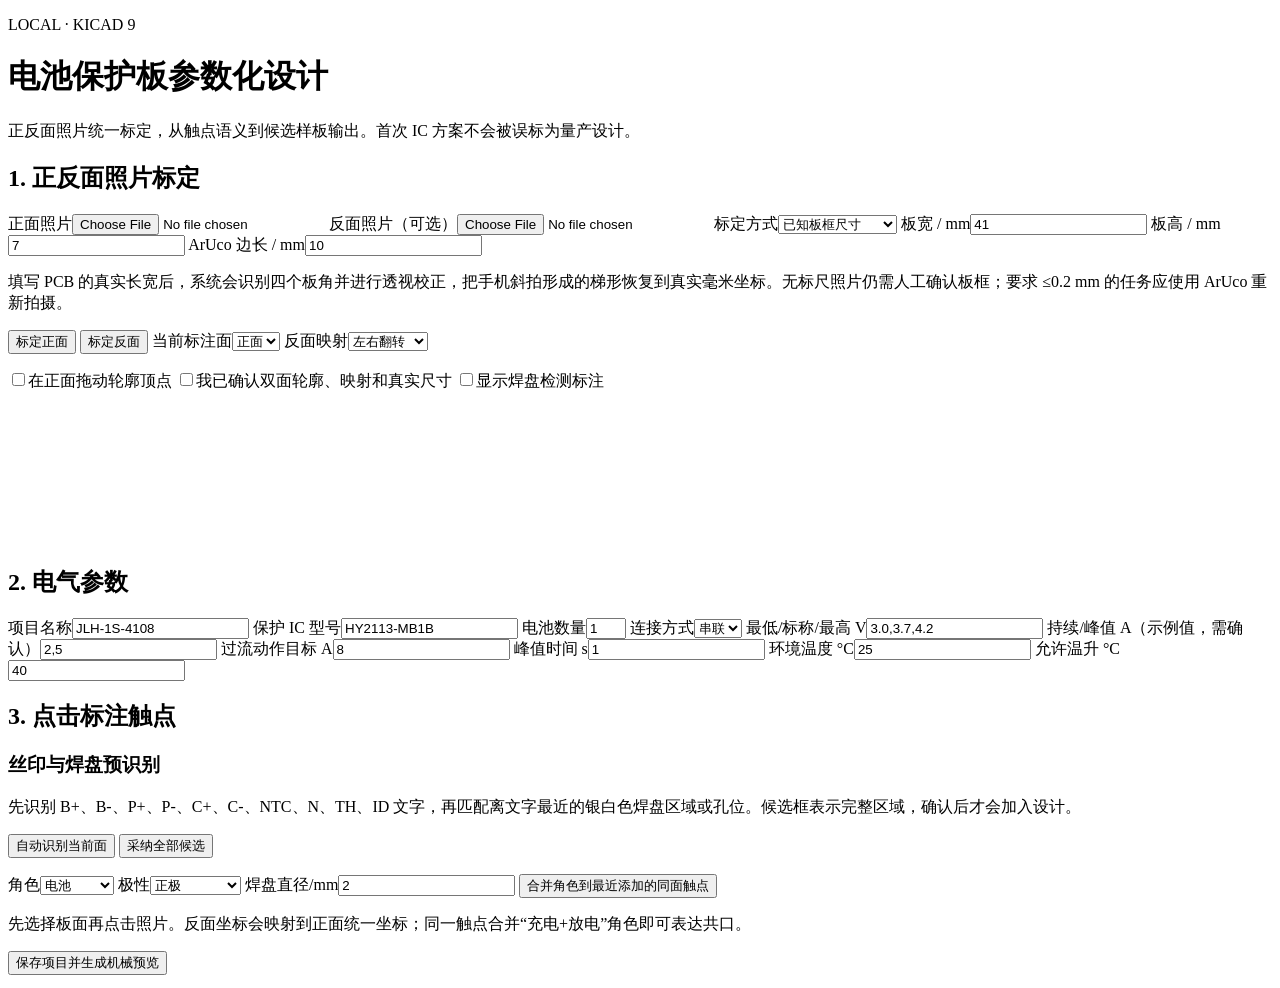
==== web/index.html @ eb0dd881 "焊盘检测重构: 低饱和度+自适应对比度+形状过滤+对称配对+反文字过滤" ====
<!doctype html>
<html lang="zh-CN">
<head>
  <meta charset="utf-8">
  <meta name="viewport" content="width=device-width,initial-scale=1">
  <title>电池保护板参数化设计</title>
  <link rel="stylesheet" href="/static/styles.css?v=region-2">
</head>
<body>
  <main>
    <header>
      <p class="eyebrow">LOCAL · KICAD 9</p>
      <h1>电池保护板参数化设计</h1>
      <p>正反面照片统一标定，从触点语义到候选样板输出。首次 IC 方案不会被误标为量产设计。</p>
    </header>
    <section class="panel">
      <h2>1. 正反面照片标定</h2>
      <div class="grid three">
        <label>正面照片<input id="frontPhoto" type="file" accept="image/*"></label>
        <label>反面照片（可选）<input id="backPhoto" type="file" accept="image/*"></label>
        <label>标定方式<select id="calibrationMode"><option value="known_size">已知板框尺寸</option><option value="aruco">四个 ArUco 标记</option></select></label>
        <label>板宽 / mm<input id="boardWidth" type="number" value="41" min="2" step="0.1"></label>
        <label>板高 / mm<input id="boardHeight" type="number" value="7" min="2" step="0.1"></label>
        <label>ArUco 边长 / mm<input id="markerSize" type="number" value="10" min="2" step="0.1"></label>
      </div>
      <p class="status">填写 PCB 的真实长宽后，系统会识别四个板角并进行透视校正，把手机斜拍形成的梯形恢复到真实毫米坐标。无标尺照片仍需人工确认板框；要求 ≤0.2 mm 的任务应使用 ArUco 重新拍摄。</p>
      <div class="toolbar">
        <button id="calibrateFront">标定正面</button>
        <button id="calibrateBack" class="secondary">标定反面</button>
        <label>当前标注面<select id="activeSide"><option value="front">正面</option><option value="back">反面</option></select></label>
        <label>反面映射<select id="backTransform"><option value="mirror_x">左右翻转</option><option value="mirror_y">上下翻转</option><option value="rotate_180">旋转 180°</option><option value="none">不翻转</option></select></label>
      </div>
      <p id="calibrationStatus" class="status"></p>
      <div class="toolbar">
        <label><input id="editOutline" type="checkbox">在正面拖动轮廓顶点</label>
        <label><input id="outlineConfirmed" type="checkbox">我已确认双面轮廓、映射和真实尺寸</label>
        <label><input id="showAnnotation" type="checkbox">显示焊盘检测标注</label>
      </div>
      <div class="canvas-wrap"><canvas id="boardCanvas"></canvas></div>
    </section>
    <section class="panel">
      <h2>2. 电气参数</h2>
      <div class="grid three">
        <label>项目名称<input id="name" value="JLH-1S-4108"></label>
        <label>保护 IC 型号<input id="ic" value="HY2113-MB1B" placeholder="完整料号或简称"></label>
        <label>电池数量<input id="count" type="number" min="1" max="5" value="1"></label>
        <label>连接方式<select id="connection"><option value="series">串联</option><option value="parallel">并联</option></select></label>
        <label>最低/标称/最高 V<input id="voltage" value="3.0,3.7,4.2"></label>
        <label>持续/峰值 A（示例值，需确认）<input id="current" value="2,5"></label>
        <label>过流动作目标 A<input id="overcurrentTrip" type="number" value="8" step="0.1"></label>
        <label>峰值时间 s<input id="peakDuration" type="number" value="1"></label>
        <label>环境温度 °C<input id="ambient" type="number" value="25"></label>
        <label>允许温升 °C<input id="tempRise" type="number" value="40"></label>
      </div>
    </section>
    <section class="panel">
      <h2>3. 点击标注触点</h2>
      <div class="auto-detect">
        <div>
          <h3>丝印与焊盘预识别</h3>
          <p>先识别 B+、B-、P+、P-、C+、C-、NTC、N、TH、ID 文字，再匹配离文字最近的银白色焊盘区域或孔位。候选框表示完整区域，确认后才会加入设计。</p>
        </div>
        <div class="toolbar">
          <button id="detectTerminals" class="secondary">自动识别当前面</button>
          <button id="acceptAllCandidates" class="secondary">采纳全部候选</button>
        </div>
      </div>
      <ul id="candidateList" class="candidate-list"></ul>
      <div class="toolbar">
        <label>角色<select id="role"><option value="battery">电池</option><option value="charge">充电</option><option value="discharge">放电</option><option value="temperature">温度 TH</option><option value="identification">识别 ID</option><option value="auxiliary">其他辅助</option></select></label>
        <label>极性<select id="polarity"><option value="positive">正极</option><option value="negative">负极</option><option value="">无极性/信号</option></select></label>
        <label>焊盘直径/mm<input id="padSize" type="number" value="2" step="0.1"></label>
        <button id="mergeRole" class="secondary">合并角色到最近添加的同面触点</button>
      </div>
      <p>先选择板面再点击照片。反面坐标会映射到正面统一坐标；同一触点合并“充电+放电”角色即可表达共口。</p>
      <ol id="terminalList"></ol>
      <button id="create">保存项目并生成机械预览</button>
      <pre id="result"></pre>
    </section>
  </main>
  <script src="/static/app.js?v=region-2"></script>
</body>
</html>
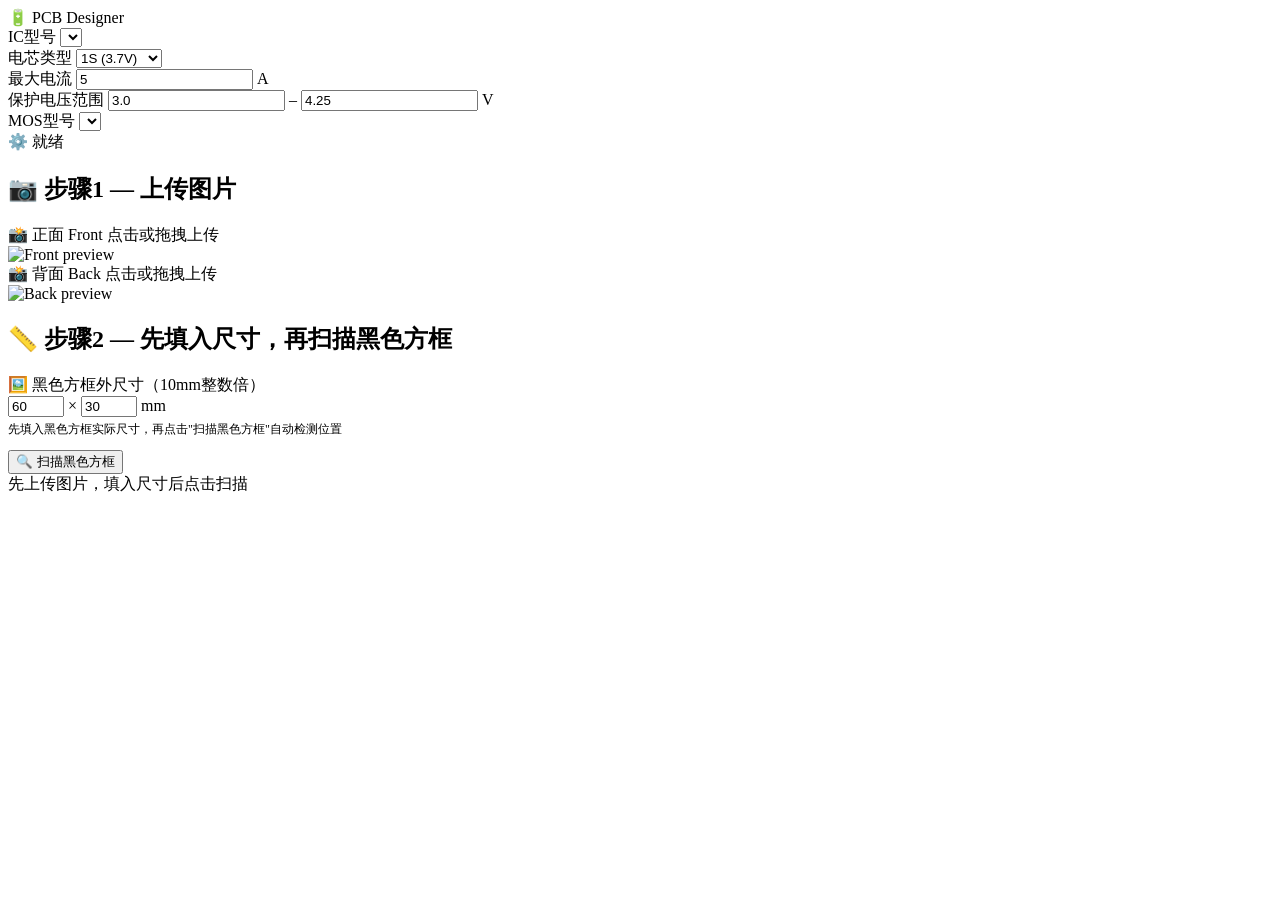
==== commit db6f1edc: "refactor: replace shadow removal with verified HSV PCB extraction pipeline - Replace complex LAB sha" ====
--- a/web/index.html
+++ b/web/index.html
@@ -1,83 +1,217 @@
-<!doctype html>
+<!DOCTYPE html>
 <html lang="zh-CN">
 <head>
-  <meta charset="utf-8">
-  <meta name="viewport" content="width=device-width,initial-scale=1">
-  <title>电池保护板参数化设计</title>
-  <link rel="stylesheet" href="/static/styles.css?v=region-2">
+<meta charset="UTF-8">
+<meta name="viewport" content="width=device-width, initial-scale=1.0">
+<title>Battery Protection Board Designer</title>
+<link rel="stylesheet" href="/static/styles.css">
 </head>
 <body>
-  <main>
-    <header>
-      <p class="eyebrow">LOCAL · KICAD 9</p>
-      <h1>电池保护板参数化设计</h1>
-      <p>正反面照片统一标定，从触点语义到候选样板输出。首次 IC 方案不会被误标为量产设计。</p>
-    </header>
-    <section class="panel">
-      <h2>1. 正反面照片标定</h2>
-      <div class="grid three">
-        <label>正面照片<input id="frontPhoto" type="file" accept="image/*"></label>
-        <label>反面照片（可选）<input id="backPhoto" type="file" accept="image/*"></label>
-        <label>标定方式<select id="calibrationMode"><option value="known_size">已知板框尺寸</option><option value="aruco">四个 ArUco 标记</option></select></label>
-        <label>板宽 / mm<input id="boardWidth" type="number" value="41" min="2" step="0.1"></label>
-        <label>板高 / mm<input id="boardHeight" type="number" value="7" min="2" step="0.1"></label>
-        <label>ArUco 边长 / mm<input id="markerSize" type="number" value="10" min="2" step="0.1"></label>
-      </div>
-      <p class="status">填写 PCB 的真实长宽后，系统会识别四个板角并进行透视校正，把手机斜拍形成的梯形恢复到真实毫米坐标。无标尺照片仍需人工确认板框；要求 ≤0.2 mm 的任务应使用 ArUco 重新拍摄。</p>
-      <div class="toolbar">
-        <button id="calibrateFront">标定正面</button>
-        <button id="calibrateBack" class="secondary">标定反面</button>
-        <label>当前标注面<select id="activeSide"><option value="front">正面</option><option value="back">反面</option></select></label>
-        <label>反面映射<select id="backTransform"><option value="mirror_x">左右翻转</option><option value="mirror_y">上下翻转</option><option value="rotate_180">旋转 180°</option><option value="none">不翻转</option></select></label>
-      </div>
-      <p id="calibrationStatus" class="status"></p>
-      <div class="toolbar">
-        <label><input id="editOutline" type="checkbox">在正面拖动轮廓顶点</label>
-        <label><input id="outlineConfirmed" type="checkbox">我已确认双面轮廓、映射和真实尺寸</label>
-        <label><input id="showAnnotation" type="checkbox">显示焊盘检测标注</label>
-      </div>
-      <div class="canvas-wrap"><canvas id="boardCanvas"></canvas></div>
-    </section>
-    <section class="panel">
-      <h2>2. 电气参数</h2>
-      <div class="grid three">
-        <label>项目名称<input id="name" value="JLH-1S-4108"></label>
-        <label>保护 IC 型号<input id="ic" value="HY2113-MB1B" placeholder="完整料号或简称"></label>
-        <label>电池数量<input id="count" type="number" min="1" max="5" value="1"></label>
-        <label>连接方式<select id="connection"><option value="series">串联</option><option value="parallel">并联</option></select></label>
-        <label>最低/标称/最高 V<input id="voltage" value="3.0,3.7,4.2"></label>
-        <label>持续/峰值 A（示例值，需确认）<input id="current" value="2,5"></label>
-        <label>过流动作目标 A<input id="overcurrentTrip" type="number" value="8" step="0.1"></label>
-        <label>峰值时间 s<input id="peakDuration" type="number" value="1"></label>
-        <label>环境温度 °C<input id="ambient" type="number" value="25"></label>
-        <label>允许温升 °C<input id="tempRise" type="number" value="40"></label>
-      </div>
-    </section>
-    <section class="panel">
-      <h2>3. 点击标注触点</h2>
-      <div class="auto-detect">
-        <div>
-          <h3>丝印与焊盘预识别</h3>
-          <p>先识别 B+、B-、P+、P-、C+、C-、NTC、N、TH、ID 文字，再匹配离文字最近的银白色焊盘区域或孔位。候选框表示完整区域，确认后才会加入设计。</p>
-        </div>
-        <div class="toolbar">
-          <button id="detectTerminals" class="secondary">自动识别当前面</button>
-          <button id="acceptAllCandidates" class="secondary">采纳全部候选</button>
-        </div>
-      </div>
-      <ul id="candidateList" class="candidate-list"></ul>
-      <div class="toolbar">
-        <label>角色<select id="role"><option value="battery">电池</option><option value="charge">充电</option><option value="discharge">放电</option><option value="temperature">温度 TH</option><option value="identification">识别 ID</option><option value="auxiliary">其他辅助</option></select></label>
-        <label>极性<select id="polarity"><option value="positive">正极</option><option value="negative">负极</option><option value="">无极性/信号</option></select></label>
-        <label>焊盘直径/mm<input id="padSize" type="number" value="2" step="0.1"></label>
-        <button id="mergeRole" class="secondary">合并角色到最近添加的同面触点</button>
-      </div>
-      <p>先选择板面再点击照片。反面坐标会映射到正面统一坐标；同一触点合并“充电+放电”角色即可表达共口。</p>
-      <ol id="terminalList"></ol>
-      <button id="create">保存项目并生成机械预览</button>
-      <pre id="result"></pre>
-    </section>
-  </main>
-  <script src="/static/app.js?v=region-2"></script>
+
+<!-- ═══ Top Bar: Electrical Parameters ═══ -->
+<header id="top-bar">
+  <span class="logo">🔋 PCB Designer</span>
+  <div class="param-group">
+    <label>IC型号</label>
+    <select id="param-ic"></select>
+  </div>
+  <div class="param-group">
+    <label>电芯类型</label>
+    <select id="param-cell">
+      <option value="1S">1S (3.7V)</option>
+      <option value="2S">2S (7.4V)</option>
+      <option value="3S">3S (11.1V)</option>
+    </select>
+  </div>
+  <div class="param-group">
+    <label>最大电流</label>
+    <input type="number" id="param-current" value="5" min="0.1" step="0.1"> A
+  </div>
+  <div class="param-group">
+    <label>保护电压范围</label>
+    <input type="number" id="param-vmin" value="3.0" min="2.0" step="0.1"> –
+    <input type="number" id="param-vmax" value="4.25" min="3.0" step="0.1"> V
+  </div>
+  <div class="param-group">
+    <label>MOS型号</label>
+    <select id="param-mos"></select>
+  </div>
+  <span class="param-status" id="param-status">⚙️ 就绪</span>
+</header>
+
+<!-- ═══ Main Layout ═══ -->
+<main id="workspace">
+  <!-- Simulation Status Bar -->
+  <section class="step-card" id="step-sim" hidden>
+    <div class="sim-status" id="sim-status">
+      <span class="sim-icon" id="sim-icon">⏳</span>
+      <span class="sim-text" id="sim-text">正在模拟流程...</span>
+      <div class="sim-details" id="sim-details"></div>
+    </div>
+  </section>
+
+  <!-- Step 1: Upload Images -->
+  <section class="step-card" id="step-upload">
+    <h2>📷 步骤1 — 上传图片</h2>
+    <div class="upload-row">
+      <div class="upload-zone" id="zone-front">
+        <input type="file" id="file-front" accept="image/jpeg,image/png" hidden>
+        <div class="zone-inner" id="zone-inner-front">
+          <span class="zone-icon">📸</span>
+          <span class="zone-label">正面 Front</span>
+          <span class="zone-hint">点击或拖拽上传</span>
+        </div>
+        <img class="zone-preview" id="preview-front" alt="Front preview">
+        <button class="btn btn-sm rectify-toggle" id="btn-rectify-front" hidden title="预览矫正图片">🔄 矫正预览</button>
+        <span class="rectify-badge" id="badge-rectify-front" hidden>已矫正</span>
+      </div>
+      <div class="upload-zone" id="zone-back">
+        <input type="file" id="file-back" accept="image/jpeg,image/png" hidden>
+        <div class="zone-inner" id="zone-inner-back">
+          <span class="zone-icon">📸</span>
+          <span class="zone-label">背面 Back</span>
+          <span class="zone-hint">点击或拖拽上传</span>
+        </div>
+        <img class="zone-preview" id="preview-back" alt="Back preview">
+        <button class="btn btn-sm rectify-toggle" id="btn-rectify-back" hidden title="预览矫正图片">🔄 矫正预览</button>
+        <span class="rectify-badge" id="badge-rectify-back" hidden>已矫正</span>
+      </div>
+    </div>
+  </section>
+
+  <!-- Step 2: Black Frame Setup -->
+  <section class="step-card" id="step-frame">
+    <h2>📏 步骤2 — 先填入尺寸，再扫描黑色方框</h2>
+
+    <!-- Black Frame mode controls -->
+    <div class="cal-panel" id="panel-black-frame">
+      <div class="frame-controls">
+        <div class="frame-size">
+          <label>🖼️ 黑色方框外尺寸（10mm整数倍）</label>
+          <div class="size-input-group">
+            <input type="number" id="frame-w" value="60" min="10" max="200" step="10" class="size-input">
+            <span class="size-sep">×</span>
+            <input type="number" id="frame-h" value="30" min="10" max="200" step="10" class="size-input">
+            <span class="size-unit">mm</span>
+          </div>
+          <p class="muted" style="margin-top:4px;font-size:12px">先填入黑色方框实际尺寸，再点击"扫描黑色方框"自动检测位置</p>
+        </div>
+        <div class="frame-actions">
+          <button class="btn btn-outline" id="btn-scan-frame">🔍 扫描黑色方框</button>
+          <div class="frame-info" id="frame-info">
+            <span class="muted">先上传图片，填入尺寸后点击扫描</span>
+          </div>
+        </div>
+      </div>
+      <!-- Frame Comparison Results -->
+      <div class="frame-compare" id="frame-compare" hidden>
+        <h4>📐 方框检测对比</h4>
+        <div class="compare-grid">
+          <div class="compare-item">
+            <span class="compare-label">期望尺寸</span>
+            <span class="compare-value" id="cmp-expected">—</span>
+          </div>
+          <div class="compare-item">
+            <span class="compare-label">检测尺寸</span>
+            <span class="compare-value" id="cmp-detected">—</span>
+          </div>
+          <div class="compare-item">
+            <span class="compare-label">宽高比误差</span>
+            <span class="compare-value" id="cmp-aspect-error">—</span>
+          </div>
+          <div class="compare-item">
+            <span class="compare-label">结果</span>
+            <span class="compare-value" id="cmp-status">—</span>
+          </div>
+        </div>
+      </div>
+    </div>
+  </section>
+
+  <!-- Step 3 & 4: Calibrate + Detect per side -->
+  <section class="step-card" id="step-detect" hidden>
+    <h2>🔬 步骤3 — 标定 & 识别（扫描成功后可操作）</h2>
+    <div class="detect-grid">
+      <!-- Front Column -->
+      <div class="detect-col" data-side="front">
+        <h3>🔵 正面 Front</h3>
+        <div class="detect-actions">
+          <button class="btn btn-primary" id="btn-calibrate-front" disabled>🎯 标定正面</button>
+          <span class="action-hint">透视矫正</span>
+        </div>
+        <div class="canvas-wrap" id="canvas-wrap-front">
+          <canvas id="canvas-front"></canvas>
+          <div class="canvas-overlay" id="overlay-front">
+            <span>等待标定...</span>
+          </div>
+        </div>
+        <div class="detect-stats" id="stats-front"></div>
+        <div class="detect-actions step-actions">
+          <button class="btn btn-outline" id="btn-extract-pcb-front" disabled>✂️ 识别轮廓</button>
+          <span class="action-hint">去白底→去阴影→识别凹槽</span>
+        </div>
+        <div class="step-result" id="extract-result-front" hidden></div>
+        <div class="detect-actions step-actions">
+          <button class="btn btn-outline" id="btn-detect-holes-front" disabled>⭕ 识别孔槽</button>
+          <span class="action-hint">PCB内白色区域</span>
+        </div>
+        <div class="step-result" id="holes-result-front" hidden></div>
+        <div class="detect-actions pad-actions">
+          <button class="btn btn-accent" id="btn-pads-front" disabled>📌 识别焊盘</button>
+          <span class="action-hint">VLM自动标注</span>
+        </div>
+      </div>
+      <!-- Back Column -->
+      <div class="detect-col" data-side="back">
+        <h3>🔴 背面 Back</h3>
+        <div class="detect-actions">
+          <button class="btn btn-primary" id="btn-calibrate-back" disabled>🎯 标定背面</button>
+          <span class="action-hint">透视矫正</span>
+        </div>
+        <div class="canvas-wrap" id="canvas-wrap-back">
+          <canvas id="canvas-back"></canvas>
+          <div class="canvas-overlay" id="overlay-back">
+            <span>等待标定...</span>
+          </div>
+        </div>
+        <div class="detect-stats" id="stats-back"></div>
+        <div class="detect-actions step-actions">
+          <button class="btn btn-outline" id="btn-extract-pcb-back" disabled>✂️ 识别轮廓</button>
+          <span class="action-hint">去白底→去阴影→识别凹槽</span>
+        </div>
+        <div class="step-result" id="extract-result-back" hidden></div>
+        <div class="detect-actions step-actions">
+          <button class="btn btn-outline" id="btn-detect-holes-back" disabled>⭕ 识别孔槽</button>
+          <span class="action-hint">PCB内白色区域</span>
+        </div>
+        <div class="step-result" id="holes-result-back" hidden></div>
+        <div class="detect-actions pad-actions">
+          <button class="btn btn-accent" id="btn-pads-back" disabled>📌 识别焊盘</button>
+          <span class="action-hint">VLM自动标注</span>
+        </div>
+      </div>
+    </div>
+
+    <!-- Hole & Pad detail tables -->
+    <div class="results-tables" id="results-tables" hidden>
+      <div class="table-col" id="table-front"></div>
+      <div class="table-col" id="table-back"></div>
+    </div>
+  </section>
+
+  <!-- Step 5: Export -->
+  <section class="step-card" id="step-export" hidden>
+    <h2>🚀 步骤4 — 生成设计</h2>
+    <button class="btn btn-success btn-lg" id="btn-generate" disabled>
+      生成 KiCad 工程 →  schematic + PCB + BOM
+    </button>
+    <div id="export-status"></div>
+  </section>
+</main>
+
+<!-- Toast notification -->
+<div id="toast" class="toast"></div>
+
+<script src="/static/app.js"></script>
 </body>
 </html>
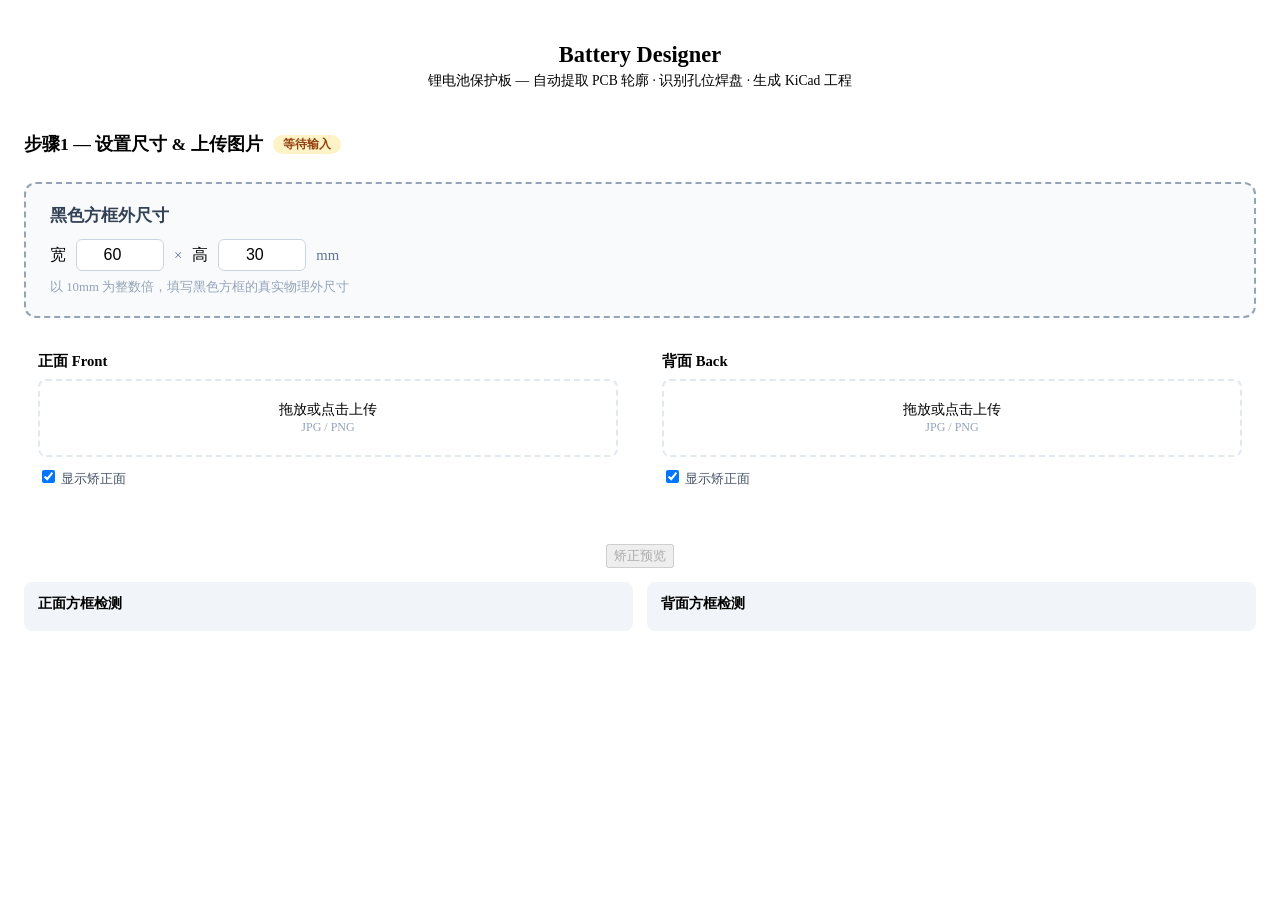
==== commit 703c7e3b: "fix: 焊盘识别按钮改用 /api/vision/detect-terminals 接口，修复字段不匹配问题；添加 IC 模板和 scripts" ====
--- a/web/index.html
+++ b/web/index.html
@@ -1,216 +1,623 @@
 <!DOCTYPE html>
 <html lang="zh-CN">
 <head>
-<meta charset="UTF-8">
-<meta name="viewport" content="width=device-width, initial-scale=1.0">
-<title>Battery Protection Board Designer</title>
-<link rel="stylesheet" href="/static/styles.css">
+<meta charset="UTF-8" />
+<meta name="viewport" content="width=device-width, initial-scale=1.0" />
+<title>Battery Designer — 锂电池保护板自动设计</title>
+<link rel="stylesheet" href="/static/styles.css" />
+<style>
+/* ── Layout / Container ── */
+.app-container {
+  max-width: 1320px; margin: 24px auto;
+  padding: 0 16px 80px;
+  display: flex; flex-direction: column; gap: 24px;
+}
+header {
+  background: var(--card);
+  border-radius: var(--radius);
+  box-shadow: var(--shadow);
+  padding: 18px 24px;
+  text-align: center;
+}
+header h1 { font-size: 1.4rem; margin: 0 0 4px 0; }
+.subtitle { font-size: 0.85rem; color: var(--muted); margin: 0; }
+
+/* ── Text helpers ── */
+.ok { color: #16a34a; font-weight: 500; }
+.ng { color: #dc2626; font-weight: 500; }
+
+/* ── Step header ── */
+.step-header-row {
+  display: flex; align-items: center; gap: 10px;
+  margin-bottom: 16px; padding-bottom: 10px;
+  border-bottom: 1px solid var(--border);
+}
+.step-header-row h2 {
+  font-size: 1.1rem; font-weight: 600; margin: 0; padding: 0; border: none;
+}
+.step-badge {
+  display: inline-block;
+  padding: 2px 10px;
+  border-radius: 20px;
+  font-size: 0.72rem; font-weight: 600;
+  text-transform: uppercase;
+}
+.step-badge.ready { background: #dcfce7; color: #166534; }
+.step-badge.waiting { background: #fef3c7; color: #92400e; }
+
+/* ── Step 1: 方框尺寸 + 上传 ── */
+.frame-dim-section {
+  background: #f8fafc;
+  border: 2px dashed #94a3b8;
+  border-radius: 12px;
+  padding: 20px 24px;
+  margin-bottom: 20px;
+}
+.frame-dim-section h3 {
+  margin: 0 0 12px 0;
+  font-size: 1.05rem;
+  color: #334155;
+}
+.frame-dim-section .dim-row {
+  display: flex;
+  align-items: center;
+  gap: 10px;
+  flex-wrap: wrap;
+}
+.frame-dim-section input[type="number"] {
+  width: 70px;
+  padding: 6px 8px;
+  font-size: 1rem;
+  border: 1px solid #cbd5e1;
+  border-radius: 6px;
+  text-align: center;
+}
+.frame-dim-section .dim-unit {
+  color: #64748b;
+  font-size: 0.92rem;
+}
+.frame-dim-section .dim-hint {
+  margin-top: 8px;
+  font-size: 0.8rem;
+  color: #94a3b8;
+}
+
+.upload-row {
+  display: grid;
+  grid-template-columns: 1fr 1fr;
+  gap: 16px;
+  margin-top: 8px;
+}
+
+/* ── Upload zone (vertical layout, no aspect-ratio constraint) ── */
+#step-upload .upload-zone {
+  aspect-ratio: auto;
+  display: block;
+  min-height: 120px;
+  padding: 14px;
+  border: 2px dashed var(--border);
+  border-radius: var(--radius);
+  background: var(--card);
+  transition: border-color .2s;
+}
+#step-upload .upload-zone:hover { border-color: var(--primary); }
+
+.zone-label {
+  font-weight: 600; font-size: 0.92rem;
+  margin-bottom: 8px; color: var(--text);
+}
+.zone-drop {
+  border: 2px dashed #e2e8f0;
+  border-radius: 8px;
+  padding: 20px 12px;
+  text-align: center;
+  cursor: pointer;
+  transition: border-color .2s, background .2s;
+  color: var(--muted);
+  font-size: 0.85rem;
+}
+.zone-drop:hover { border-color: var(--primary); background: #f0f5ff; }
+.zone-drop.drag-over { border-color: var(--primary); background: #eef2ff; }
+.zone-drop p { margin: 0; pointer-events: none; }
+.zone-drop small { font-size: 0.75rem; color: #94a3b8; }
+
+.zone-status {
+  margin-top: 6px; font-size: 0.8rem; min-height: 20px;
+}
+
+/* Rectify toggle inside upload zone */
+.rectify-row {
+  margin-top: 10px;
+  display: flex;
+  align-items: center;
+  gap: 6px;
+}
+.rectify-row label {
+  font-size: 0.82rem;
+  cursor: pointer;
+  color: #475569;
+}
+
+/* Canvas inside upload zone */
+.zone-canvas-wrap {
+  margin-top: 8px; text-align: center;
+}
+.zone-canvas-wrap canvas {
+  max-width: 100%; height: auto;
+  border: 1px solid #cbd5e1;
+  border-radius: 6px;
+}
+
+/* Scan button area */
+.scan-area {
+  margin-top: 16px; text-align: center;
+}
+
+/* Paper model section */
+.paper-model-section {
+  background: #f0fdf4;
+  border: 1px solid #bbf7d0;
+  border-radius: 10px;
+  padding: 14px 18px;
+  margin-top: 16px;
+}
+.paper-model-section h4 {
+  margin: 0 0 8px 0; font-size: 0.95rem; color: #166534;
+}
+
+/* Frame comparison grid */
+.frame-compare-grid {
+  display: grid;
+  grid-template-columns: 1fr 1fr;
+  gap: 14px;
+  margin-top: 14px;
+}
+.frame-compare-side {
+  background: #f1f5f9;
+  border-radius: 8px;
+  padding: 12px 14px;
+  font-size: 0.85rem;
+}
+.frame-compare-side h4 { margin: 0 0 6px 0; font-size: 0.9rem; }
+
+/* ── Step 2: 获取PCB & 识别 ── */
+.detect-grid-combined {
+  display: grid;
+  grid-template-columns: 1fr 1fr;
+  gap: 16px;
+  margin-top: 12px;
+}
+.detect-side {
+  border: 1px solid #e2e8f0;
+  border-radius: 10px;
+  padding: 14px;
+  background: #fafafa;
+}
+.detect-side h4 { margin: 0 0 8px 0; }
+.detect-side .action-row { margin-top: 8px; display: flex; gap: 8px; flex-wrap: wrap; }
+
+/* Combined extract button centered */
+.combined-btn-area {
+  text-align: center;
+  margin: 20px 0 16px 0;
+}
+.btn-combined {
+  background: #0f172a; color: #fff;
+  padding: 12px 28px; font-size: 1.05rem; font-weight: 600;
+  border: none; border-radius: 8px; cursor: pointer;
+  display: inline-flex; align-items: center; gap: 8px;
+}
+.btn-combined:hover { background: #1e293b; }
+.btn-combined:disabled { background: #cbd5e1; cursor: not-allowed; }
+.btn-combined.btn-done { background: #16a34a; }
+
+/* Calibrate canvas in step 2 */
+.cal-canvas-wrap {
+  margin-top: 8px;
+}
+.cal-canvas-wrap canvas {
+  max-width: 100%; height: auto;
+  border: 1px solid #cbd5e1;
+  border-radius: 6px;
+  cursor: zoom-in;
+  transition: transform 0.15s ease;
+  /* Checkerboard reveals transparent notch/groove areas (image is RGBA;
+     without this the transparent pixels show the white card behind). */
+  background: repeating-conic-gradient(#e2e8f0 0% 25%, #fff 0% 50%) 50% / 16px 16px;
+}
+.cal-canvas-wrap canvas:hover {
+  transform: scale(1.01);
+  box-shadow: 0 2px 12px rgba(0,0,0,0.12);
+}
+
+/* ── Buttons (extended) ── */
+.btn-secondary {
+  background: #334155; color: #fff;
+  padding: 8px 18px;
+  border: none; border-radius: 8px;
+  font-size: .88rem; font-weight: 500;
+  cursor: pointer;
+}
+.btn-secondary:hover:not(:disabled) { background: #475569; }
+.btn-secondary:disabled { opacity: .4; cursor: not-allowed; }
+.btn-sm { padding: 6px 14px; font-size: .8rem; }
+.btn-done { background: #16a34a !important; color: #fff !important; }
+
+/* Contour consistency section */
+.consistency-section {
+  background: #fefce8;
+  border: 1px solid #fde047;
+  border-radius: 10px;
+  padding: 14px 18px;
+  margin-top: 16px;
+}
+.consistency-section h4 { margin: 0 0 8px 0; }
+.consistency-section .match-ok { color: #16a34a; }
+.consistency-section .match-ng { color: #dc2626; }
+
+.img-grid { margin-top: 8px; display: flex; gap: 12px; flex-wrap: wrap; }
+.img-grid img { max-width: 280px; border-radius: 6px; border: 1px solid #d1d5db; }
+
+/* ── Results Tables ── */
+.results-tables {
+  margin-top: 16px;
+}
+.results-tables h3 {
+  font-size: 1rem; color: #334155;
+  margin: 0 0 8px 0;
+}
+.results-table {
+  width: 100%; border-collapse: collapse;
+  font-size: .82rem;
+}
+.results-table th, .results-table td {
+  padding: 8px 12px; text-align: left;
+  border-bottom: 1px solid #e2e8f0;
+}
+.results-table th { color: #64748b; font-weight: 500; background: #f8fafc; }
+.results-table tr:hover { background: #f1f5f9; }
+
+/* ── Generate / Download ── */
+.gen-actions { margin-top: 14px; }
+.gen-actions h4 { font-size: .9rem; margin: 0 0 8px 0; }
+.gen-actions .btn { margin: 4px; }
+
+/* ── Step 3: Parameter sections ── */
+.param-section {
+  background: #f8fafc;
+  border: 1px solid #e2e8f0;
+  border-radius: 10px;
+  padding: 14px 18px;
+  margin-bottom: 14px;
+}
+.param-section h3 {
+  margin: 0 0 10px 0;
+  font-size: 0.95rem;
+  color: #334155;
+}
+.param-row {
+  display: flex;
+  align-items: center;
+  gap: 8px;
+  flex-wrap: wrap;
+}
+.param-row label { font-size: 0.85rem; color: #475569; font-weight: 500; }
+.param-row input[type="text"],
+.param-row input[type="number"],
+.param-row select {
+  padding: 5px 10px;
+  border: 1px solid #cbd5e1;
+  border-radius: 6px;
+  font-size: 0.88rem;
+}
+.param-row input[type="text"] { width: 160px; }
+.param-hint {
+  margin-top: 6px;
+  font-size: 0.78rem;
+  color: #94a3b8;
+}
+.param-result {
+  margin-top: 10px;
+  background: #f0fdf4;
+  border: 1px solid #bbf7d0;
+  border-radius: 8px;
+  padding: 10px 14px;
+  font-size: 0.82rem;
+  color: #166534;
+}
+.param-result.result-error {
+  background: #fef2f2;
+  border-color: #fecaca;
+  color: #dc2626;
+}
+.radio-inline {
+  display: inline-flex;
+  align-items: center;
+  gap: 4px;
+  font-size: 0.85rem;
+  color: #475569;
+  cursor: pointer;
+}
+.spinner {
+  display: inline-block;
+  width: 12px; height: 12px;
+  border: 2px solid #94a3b8;
+  border-top-color: transparent;
+  border-radius: 50%;
+  animation: spin 0.7s linear infinite;
+  vertical-align: middle;
+}
+@keyframes spin { to { transform: rotate(360deg); } }
+
+#frame-info { margin-top: 6px; font-size: 0.85rem; }
+
+/* ── Responsive ── */
+@media (max-width: 900px) {
+  .upload-row, .detect-grid-combined { grid-template-columns: 1fr; }
+  .app-container { padding: 0 8px 60px; }
+}
+</style>
 </head>
 <body>
-
-<!-- ═══ Top Bar: Electrical Parameters ═══ -->
-<header id="top-bar">
-  <span class="logo">🔋 PCB Designer</span>
-  <div class="param-group">
-    <label>IC型号</label>
-    <select id="param-ic"></select>
-  </div>
-  <div class="param-group">
-    <label>电芯类型</label>
-    <select id="param-cell">
-      <option value="1S">1S (3.7V)</option>
-      <option value="2S">2S (7.4V)</option>
-      <option value="3S">3S (11.1V)</option>
-    </select>
-  </div>
-  <div class="param-group">
-    <label>最大电流</label>
-    <input type="number" id="param-current" value="5" min="0.1" step="0.1"> A
-  </div>
-  <div class="param-group">
-    <label>保护电压范围</label>
-    <input type="number" id="param-vmin" value="3.0" min="2.0" step="0.1"> –
-    <input type="number" id="param-vmax" value="4.25" min="3.0" step="0.1"> V
-  </div>
-  <div class="param-group">
-    <label>MOS型号</label>
-    <select id="param-mos"></select>
-  </div>
-  <span class="param-status" id="param-status">⚙️ 就绪</span>
+<div class="app-container">
+<header>
+  <h1>Battery Designer</h1>
+  <p class="subtitle">锂电池保护板 — 自动提取 PCB 轮廓 · 识别孔位焊盘 · 生成 KiCad 工程</p>
 </header>
 
-<!-- ═══ Main Layout ═══ -->
-<main id="workspace">
-  <!-- Simulation Status Bar -->
-  <section class="step-card" id="step-sim" hidden>
-    <div class="sim-status" id="sim-status">
-      <span class="sim-icon" id="sim-icon">⏳</span>
-      <span class="sim-text" id="sim-text">正在模拟流程...</span>
-      <div class="sim-details" id="sim-details"></div>
-    </div>
-  </section>
-
-  <!-- Step 1: Upload Images -->
-  <section class="step-card" id="step-upload">
-    <h2>📷 步骤1 — 上传图片</h2>
-    <div class="upload-row">
-      <div class="upload-zone" id="zone-front">
-        <input type="file" id="file-front" accept="image/jpeg,image/png" hidden>
-        <div class="zone-inner" id="zone-inner-front">
-          <span class="zone-icon">📸</span>
-          <span class="zone-label">正面 Front</span>
-          <span class="zone-hint">点击或拖拽上传</span>
-        </div>
-        <img class="zone-preview" id="preview-front" alt="Front preview">
-        <button class="btn btn-sm rectify-toggle" id="btn-rectify-front" hidden title="预览矫正图片">🔄 矫正预览</button>
-        <span class="rectify-badge" id="badge-rectify-front" hidden>已矫正</span>
-      </div>
-      <div class="upload-zone" id="zone-back">
-        <input type="file" id="file-back" accept="image/jpeg,image/png" hidden>
-        <div class="zone-inner" id="zone-inner-back">
-          <span class="zone-icon">📸</span>
-          <span class="zone-label">背面 Back</span>
-          <span class="zone-hint">点击或拖拽上传</span>
-        </div>
-        <img class="zone-preview" id="preview-back" alt="Back preview">
-        <button class="btn btn-sm rectify-toggle" id="btn-rectify-back" hidden title="预览矫正图片">🔄 矫正预览</button>
-        <span class="rectify-badge" id="badge-rectify-back" hidden>已矫正</span>
-      </div>
-    </div>
-  </section>
-
-  <!-- Step 2: Black Frame Setup -->
-  <section class="step-card" id="step-frame">
-    <h2>📏 步骤2 — 先填入尺寸，再扫描黑色方框</h2>
-
-    <!-- Black Frame mode controls -->
-    <div class="cal-panel" id="panel-black-frame">
-      <div class="frame-controls">
-        <div class="frame-size">
-          <label>🖼️ 黑色方框外尺寸（10mm整数倍）</label>
-          <div class="size-input-group">
-            <input type="number" id="frame-w" value="60" min="10" max="200" step="10" class="size-input">
-            <span class="size-sep">×</span>
-            <input type="number" id="frame-h" value="30" min="10" max="200" step="10" class="size-input">
-            <span class="size-unit">mm</span>
-          </div>
-          <p class="muted" style="margin-top:4px;font-size:12px">先填入黑色方框实际尺寸，再点击"扫描黑色方框"自动检测位置</p>
-        </div>
-        <div class="frame-actions">
-          <button class="btn btn-outline" id="btn-scan-frame">🔍 扫描黑色方框</button>
-          <div class="frame-info" id="frame-info">
-            <span class="muted">先上传图片，填入尺寸后点击扫描</span>
-          </div>
-        </div>
-      </div>
-      <!-- Frame Comparison Results -->
-      <div class="frame-compare" id="frame-compare" hidden>
-        <h4>📐 方框检测对比</h4>
-        <div class="compare-grid">
-          <div class="compare-item">
-            <span class="compare-label">期望尺寸</span>
-            <span class="compare-value" id="cmp-expected">—</span>
-          </div>
-          <div class="compare-item">
-            <span class="compare-label">检测尺寸</span>
-            <span class="compare-value" id="cmp-detected">—</span>
-          </div>
-          <div class="compare-item">
-            <span class="compare-label">宽高比误差</span>
-            <span class="compare-value" id="cmp-aspect-error">—</span>
-          </div>
-          <div class="compare-item">
-            <span class="compare-label">结果</span>
-            <span class="compare-value" id="cmp-status">—</span>
-          </div>
-        </div>
-      </div>
-    </div>
-  </section>
-
-  <!-- Step 3 & 4: Calibrate + Detect per side -->
-  <section class="step-card" id="step-detect" hidden>
-    <h2>🔬 步骤3 — 标定 & 识别（扫描成功后可操作）</h2>
-    <div class="detect-grid">
-      <!-- Front Column -->
-      <div class="detect-col" data-side="front">
-        <h3>🔵 正面 Front</h3>
-        <div class="detect-actions">
-          <button class="btn btn-primary" id="btn-calibrate-front" disabled>🎯 标定正面</button>
-          <span class="action-hint">透视矫正</span>
-        </div>
-        <div class="canvas-wrap" id="canvas-wrap-front">
-          <canvas id="canvas-front"></canvas>
-          <div class="canvas-overlay" id="overlay-front">
-            <span>等待标定...</span>
-          </div>
-        </div>
-        <div class="detect-stats" id="stats-front"></div>
-        <div class="detect-actions step-actions">
-          <button class="btn btn-outline" id="btn-extract-pcb-front" disabled>✂️ 识别轮廓</button>
-          <span class="action-hint">去白底→去阴影→识别凹槽</span>
-        </div>
-        <div class="step-result" id="extract-result-front" hidden></div>
-        <div class="detect-actions step-actions">
-          <button class="btn btn-outline" id="btn-detect-holes-front" disabled>⭕ 识别孔槽</button>
-          <span class="action-hint">PCB内白色区域</span>
-        </div>
-        <div class="step-result" id="holes-result-front" hidden></div>
-        <div class="detect-actions pad-actions">
-          <button class="btn btn-accent" id="btn-pads-front" disabled>📌 识别焊盘</button>
-          <span class="action-hint">VLM自动标注</span>
-        </div>
-      </div>
-      <!-- Back Column -->
-      <div class="detect-col" data-side="back">
-        <h3>🔴 背面 Back</h3>
-        <div class="detect-actions">
-          <button class="btn btn-primary" id="btn-calibrate-back" disabled>🎯 标定背面</button>
-          <span class="action-hint">透视矫正</span>
-        </div>
-        <div class="canvas-wrap" id="canvas-wrap-back">
-          <canvas id="canvas-back"></canvas>
-          <div class="canvas-overlay" id="overlay-back">
-            <span>等待标定...</span>
-          </div>
-        </div>
-        <div class="detect-stats" id="stats-back"></div>
-        <div class="detect-actions step-actions">
-          <button class="btn btn-outline" id="btn-extract-pcb-back" disabled>✂️ 识别轮廓</button>
-          <span class="action-hint">去白底→去阴影→识别凹槽</span>
-        </div>
-        <div class="step-result" id="extract-result-back" hidden></div>
-        <div class="detect-actions step-actions">
-          <button class="btn btn-outline" id="btn-detect-holes-back" disabled>⭕ 识别孔槽</button>
-          <span class="action-hint">PCB内白色区域</span>
-        </div>
-        <div class="step-result" id="holes-result-back" hidden></div>
-        <div class="detect-actions pad-actions">
-          <button class="btn btn-accent" id="btn-pads-back" disabled>📌 识别焊盘</button>
-          <span class="action-hint">VLM自动标注</span>
-        </div>
-      </div>
-    </div>
-
-    <!-- Hole & Pad detail tables -->
-    <div class="results-tables" id="results-tables" hidden>
-      <div class="table-col" id="table-front"></div>
-      <div class="table-col" id="table-back"></div>
-    </div>
-  </section>
-
-  <!-- Step 5: Export -->
-  <section class="step-card" id="step-export" hidden>
-    <h2>🚀 步骤4 — 生成设计</h2>
-    <button class="btn btn-success btn-lg" id="btn-generate" disabled>
-      生成 KiCad 工程 →  schematic + PCB + BOM
+<!-- ═══════════════════════════════════════════════════════ -->
+<!-- Step 1: 方框尺寸 → 上传图片 → 矫正预览 → 方框检测对比 -->
+<!-- ═══════════════════════════════════════════════════════ -->
+<section class="step-card" id="step-upload">
+  <div class="step-header-row">
+    <h2>步骤1 — 设置尺寸 & 上传图片</h2>
+    <span class="step-badge waiting" id="badge-step1">等待输入</span>
+  </div>
+
+  <!-- 1a: 黑色方框外尺寸 (最前面) -->
+  <div class="frame-dim-section">
+    <h3>黑色方框外尺寸</h3>
+    <div class="dim-row">
+      <label>宽</label>
+      <input type="number" id="frame-w" value="60" min="10" max="200" step="10" />
+      <span class="dim-unit">&times;</span>
+      <label>高</label>
+      <input type="number" id="frame-h" value="30" min="10" max="200" step="10" />
+      <span class="dim-unit">mm</span>
+    </div>
+    <div class="dim-hint">以 10mm 为整数倍，填写黑色方框的真实物理外尺寸</div>
+  </div>
+
+  <!-- 1b: 上传正反面图片（两列） -->
+  <div class="upload-row">
+    <!-- 正面 -->
+    <div class="upload-zone" id="zone-front">
+      <div class="zone-label">正面 Front</div>
+      <div class="zone-drop" id="drop-front">
+        <p>拖放或点击上传<br /><small>JPG / PNG</small></p>
+        <input type="file" id="file-front" accept="image/jpeg,image/png" hidden />
+      </div>
+      <!-- 矫正预览 toggle (上传后显示，在上方) -->
+      <div class="rectify-row" id="rectify-row-front" hidden>
+        <label>
+          <input type="checkbox" id="rect-toggle-front" checked /> 显示矫正面
+        </label>
+      </div>
+      <!-- Canvas 显示矫正/原始图像 -->
+      <div class="zone-canvas-wrap" id="canvas-wrap-front" hidden>
+        <canvas id="canvas-front" width="560" height="360"></canvas>
+      </div>
+      <div class="zone-status" id="status-front"></div>
+    </div>
+
+    <!-- 背面 -->
+    <div class="upload-zone" id="zone-back">
+      <div class="zone-label">背面 Back</div>
+      <div class="zone-drop" id="drop-back">
+        <p>拖放或点击上传<br /><small>JPG / PNG</small></p>
+        <input type="file" id="file-back" accept="image/jpeg,image/png" hidden />
+      </div>
+      <div class="rectify-row" id="rectify-row-back" hidden>
+        <label>
+          <input type="checkbox" id="rect-toggle-back" checked /> 显示矫正面
+        </label>
+      </div>
+      <div class="zone-canvas-wrap" id="canvas-wrap-back" hidden>
+        <canvas id="canvas-back" width="560" height="360"></canvas>
+      </div>
+      <div class="zone-status" id="status-back"></div>
+    </div>
+  </div>
+
+  <!-- 1c: 纸张底色模型 (上传后自动显示) -->
+  <div class="paper-model-section" id="paper-model" hidden>
+    <h4>纸张底色模型</h4>
+    <p style="font-size:0.8rem;color:#475569;margin:0 0 8px 0;">
+      自动提取纸张背景信息，用于后续阴影去除
+    </p>
+    <div id="paper-model-content"></div>
+  </div>
+
+  <!-- 1d: 扫描黑色方框按钮 -->
+  <div class="scan-area">
+    <button class="btn btn-outline" id="btn-scan-frame" disabled>矫正预览</button>
+    <div id="frame-info" style="margin-top:6px; font-size:0.85rem;"></div>
+  </div>
+
+  <!-- 1e: 方框检测对比 (矫正预览后显示，正反面分开) -->
+  <div class="frame-compare-grid" id="frame-compare-grid" hidden>
+    <div class="frame-compare-side" id="frame-compare-front">
+      <h4>正面方框检测</h4>
+      <div id="frame-comp-front-content"></div>
+    </div>
+    <div class="frame-compare-side" id="frame-compare-back">
+      <h4>背面方框检测</h4>
+      <div id="frame-comp-back-content"></div>
+    </div>
+  </div>
+</section>
+
+<!-- ═══════════════════════════════════════════════════════ -->
+<!-- Step 2: 获取PCB → 轮廓识别(合并) → 孔槽 → 焊盘 → 一致性校验 -->
+<!-- ═══════════════════════════════════════════════════════ -->
+<section class="step-card" id="step-detect" hidden>
+  <div class="step-header-row">
+    <h2>步骤2 — 获取PCB & 识别</h2>
+    <span class="step-badge waiting" id="badge-step2">等待获取</span>
+  </div>
+  <p style="color:#64748b; font-size:0.85rem; margin:0 0 12px 0;">
+    获取正反面PCB轮廓，校正透视畸变
+  </p>
+
+  <!-- 2a: 获取PCB按钮 per side（两列） -->
+  <div class="detect-grid-combined">
+    <div class="detect-side" id="cal-side-front">
+      <h4>正面 Front — 获取PCB</h4>
+      <button class="btn btn-secondary" id="btn-cal-front" disabled>获取PCB正面</button>
+      <div class="cal-canvas-wrap" id="cal-canvas-wrap-front" hidden>
+        <canvas id="cal-canvas-front" width="560" height="360"></canvas>
+      </div>
+    </div>
+    <div class="detect-side" id="cal-side-back">
+      <h4>背面 Back — 获取PCB</h4>
+      <button class="btn btn-secondary" id="btn-cal-back" disabled>获取PCB反面</button>
+      <div class="cal-canvas-wrap" id="cal-canvas-wrap-back" hidden>
+        <canvas id="cal-canvas-back" width="560" height="360"></canvas>
+      </div>
+    </div>
+  </div>
+
+  <!-- 2b: 合并轮廓识别按钮 (放在两个图片位置的中间) -->
+  <div class="combined-btn-area">
+    <button class="btn-combined" id="btn-extract-both" disabled>
+      识别轮廓（正反面同时）
     </button>
-    <div id="export-status"></div>
-  </section>
-</main>
-
-<!-- Toast notification -->
-<div id="toast" class="toast"></div>
+    <p style="color:#94a3b8; font-size:0.78rem; margin:4px 0 0 0;">
+      结合正反面透视结果，交叉验证 PCB 轮廓
+    </p>
+  </div>
+
+  <!-- 2c: 轮廓识别结果 + 孔槽/焊盘/元器件一键识别 -->
+  <div class="detect-grid-combined" id="extract-results-grid" hidden>
+    <div style="text-align:center; margin-bottom:10px;">
+      <button class="btn btn-primary btn-sm" id="btn-detect-all" disabled>一键识别正反面孔槽/焊盘/元器件</button>
+    </div>
+    <div class="detect-side">
+      <h4>正面 Front — 识别结果</h4>
+      <div id="extract-result-front"></div>
+      <div id="holes-result-front" style="margin-top:6px; font-size:0.85rem;"></div>
+      <div id="components-result-front" style="margin-top:6px; font-size:0.85rem;"></div>
+    </div>
+    <div class="detect-side">
+      <h4>背面 Back — 识别结果</h4>
+      <div id="extract-result-back"></div>
+      <div id="holes-result-back" style="margin-top:6px; font-size:0.85rem;"></div>
+      <div id="components-result-back" style="margin-top:6px; font-size:0.85rem;"></div>
+    </div>
+  </div>
+
+  <!-- 2d: 正反面轮廓一致性校验 (识别轮廓后显示) -->
+  <div class="consistency-section" id="contour-match" hidden>
+    <h4>正反面轮廓一致性校验</h4>
+    <div id="contour-match-content"></div>
+  </div>
+
+  <!-- 2e: 识别汇总表格 -->
+  <div class="results-tables" id="results-tables" hidden>
+    <h3>识别汇总</h3>
+    <div id="results-tables-content"></div>
+  </div>
+</section>
+
+<!-- ═══════════════════════════════════════════════════════ -->
+<!-- Step 3: 设计参数输入 & 生成 -->
+<!-- ═══════════════════════════════════════════════════════ -->
+<section class="step-card" id="step-export" hidden>
+  <div class="step-header-row">
+    <h2>步骤3 — 设计参数 & 生成</h2>
+    <span class="step-badge waiting" id="badge-step3">等待输入</span>
+  </div>
+
+  <!-- 3a: 电芯信息 -->
+  <div class="param-section">
+    <h3>① 电芯信息（必填）</h3>
+    <div class="param-row">
+      <label>厂商</label>
+      <input type="text" id="cell-manufacturer" placeholder="如 Samsung / Sony / 宁德时代" />
+      <label>型号</label>
+      <input type="text" id="cell-model" placeholder="如 INR18650-25R / VTC6 / 503048" />
+      <button class="btn btn-secondary btn-sm" id="btn-cell-lookup">AI查询参数</button>
+    </div>
+    <div id="cell-result" class="param-result" hidden></div>
+  </div>
+
+  <!-- 3b: 保护IC -->
+  <div class="param-section">
+    <h3>② 保护IC型号（必填）</h3>
+    <div class="param-row">
+      <label>IC型号/丝印</label>
+      <input type="text" id="ic-model" value="DW01" placeholder="输入真实型号或芯片丝印，如 DW01 / 3M1B" />
+      <button class="btn btn-secondary btn-sm" id="btn-ic-resolve">解析IC</button>
+    </div>
+    <div class="param-hint">支持输入丝印（如 3M1B），系统自动映射到真实型号（如 HY2113-MB1B）</div>
+    <div id="ic-result" class="param-result" hidden></div>
+  </div>
+
+  <!-- 3c: 电池组配置 -->
+  <div class="param-section">
+    <h3>③ 电池组配置（必填）</h3>
+    <div class="param-row">
+      <label>串并联</label>
+      <select id="cell-count">
+        <option value="1" selected>1</option>
+        <option value="2">2</option>
+        <option value="3">3</option>
+        <option value="4">4</option>
+        <option value="5">5</option>
+      </select>
+      <select id="cell-connection">
+        <option value="series" selected>串联 (S)</option>
+        <option value="parallel">并联 (P)</option>
+      </select>
+      <label style="margin-left:16px;">MOS管型号</label>
+      <input type="text" id="mos-model" placeholder="可选，默认用IC推荐" style="width:130px;" />
+    </div>
+    <div class="param-row" style="margin-top:8px;">
+      <label>目标放电电流</label>
+      <input type="number" id="target-current" placeholder="可选" min="0.1" max="200" step="0.5" style="width:80px;" />
+      <span class="dim-unit">A（可选，不填则从MOS配置推算）</span>
+    </div>
+  </div>
+
+  <!-- 3d: 端口拓扑 & 均衡 -->
+  <div class="param-section">
+    <h3>④ 端口拓扑 & 均衡</h3>
+    <div class="param-row">
+      <label>充放电端口</label>
+      <label class="radio-inline"><input type="radio" name="port-topology" value="auto" checked /> 自动推断</label>
+      <label class="radio-inline"><input type="radio" name="port-topology" value="common" /> 共口</label>
+      <label class="radio-inline"><input type="radio" name="port-topology" value="separate" /> 分口</label>
+    </div>
+    <div id="topology-inferred" class="param-hint" hidden></div>
+    <div class="param-row" style="margin-top:8px;" id="balance-row">
+      <label>均衡功能</label>
+      <label class="radio-inline"><input type="radio" name="balance" value="yes" checked /> 有均衡</label>
+      <label class="radio-inline"><input type="radio" name="balance" value="no" /> 无均衡</label>
+      <span class="dim-unit" id="balance-hint">（2S及以上建议开启）</span>
+    </div>
+  </div>
+
+  <!-- 3e: 生成按钮 -->
+  <div style="margin-top:18px; text-align:center;">
+    <button class="btn btn-primary" id="btn-generate" disabled>生成 KiCad 工程</button>
+  </div>
+  <div id="gen-status" style="margin-top:8px; font-size:0.85rem;"></div>
+  <div id="gen-actions" class="gen-actions" hidden>
+    <h4>下载文件</h4>
+    <div id="gen-downloads"></div>
+  </div>
+</section>
+</div>
 
 <script src="/static/app.js"></script>
 </body>
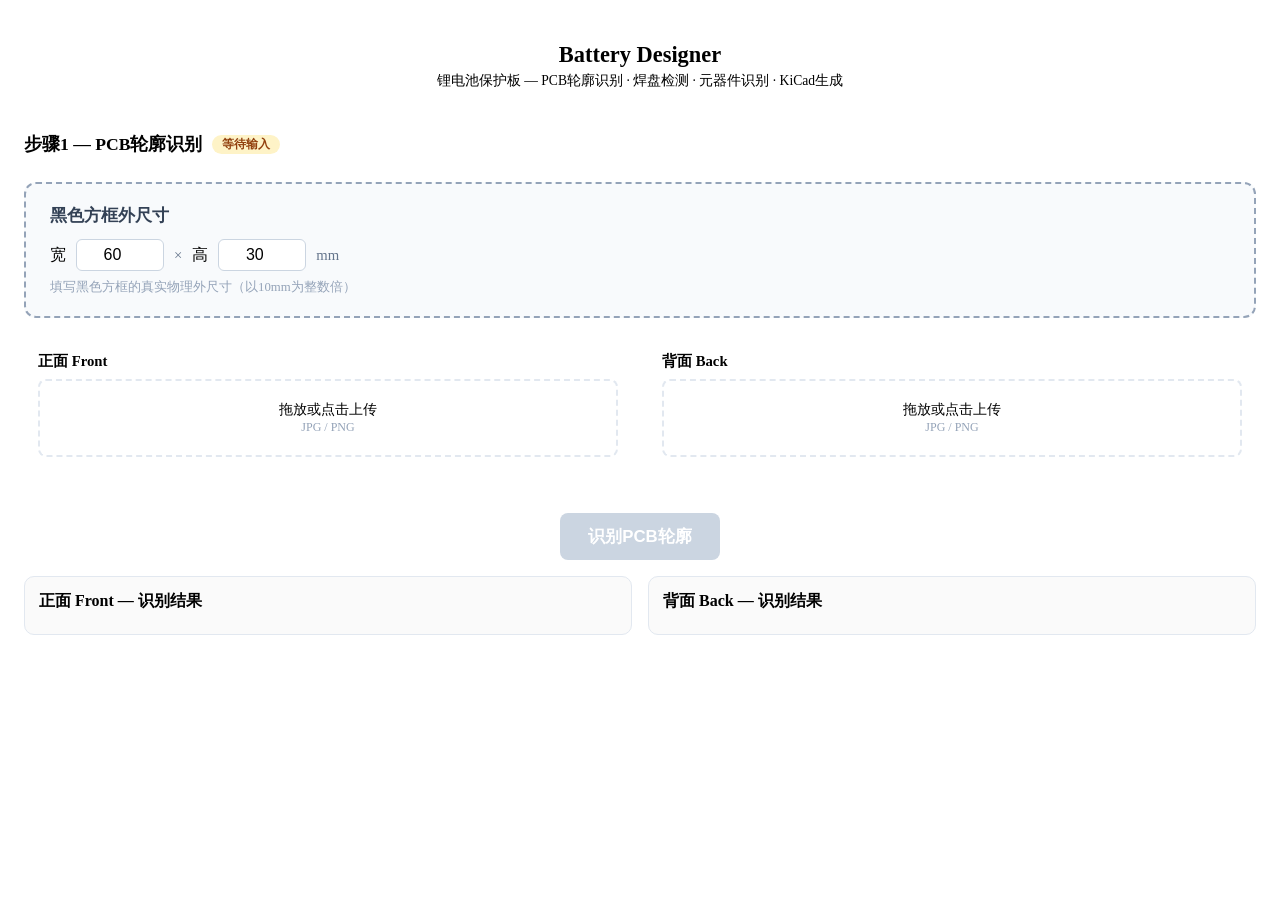
==== commit b76de5ac: "fix: 淇HSV缁胯壊璇瘑鍒櫧鑹查槾褰?+ 浜ゅ弶楠岃瘉鍏辫瘑鍥惧嚬妲戒涪澶? 1. hsv_pcb_extractor.py: 鏀剁揣HSV缁胯壊妫€娴嬮槇鍊?   - S>=25鈫?=4" ====
--- a/web/index.html
+++ b/web/index.html
@@ -45,7 +45,7 @@
 .step-badge.ready { background: #dcfce7; color: #166534; }
 .step-badge.waiting { background: #fef3c7; color: #92400e; }
 
-/* ── Step 1: 方框尺寸 + 上传 ── */
+/* ── Frame dimensions ── */
 .frame-dim-section {
   background: #f8fafc;
   border: 2px dashed #94a3b8;
@@ -82,26 +82,19 @@
   color: #94a3b8;
 }
 
+/* ── Upload row ── */
 .upload-row {
   display: grid;
   grid-template-columns: 1fr 1fr;
   gap: 16px;
   margin-top: 8px;
 }
-
-/* ── Upload zone (vertical layout, no aspect-ratio constraint) ── */
-#step-upload .upload-zone {
-  aspect-ratio: auto;
-  display: block;
-  min-height: 120px;
-  padding: 14px;
+.upload-zone {
   border: 2px dashed var(--border);
   border-radius: var(--radius);
+  padding: 14px;
   background: var(--card);
-  transition: border-color .2s;
-}
-#step-upload .upload-zone:hover { border-color: var(--primary); }
-
+}
 .zone-label {
   font-weight: 600; font-size: 0.92rem;
   margin-bottom: 8px; color: var(--text);
@@ -118,119 +111,163 @@
 }
 .zone-drop:hover { border-color: var(--primary); background: #f0f5ff; }
 .zone-drop.drag-over { border-color: var(--primary); background: #eef2ff; }
-.zone-drop p { margin: 0; pointer-events: none; }
+.zone-drop .zone-placeholder { margin: 0; pointer-events: none; }
 .zone-drop small { font-size: 0.75rem; color: #94a3b8; }
-
+.zone-preview-img {
+  max-width: 100%;
+  max-height: 160px;
+  border-radius: 6px;
+  display: none;
+  pointer-events: none;
+}
+.zone-drop.has-preview .zone-placeholder { display: none; }
+.zone-drop.has-preview .zone-preview-img { display: block; }
+
+/* ── Lightbox ── */
+#lightbox-overlay {
+  display: none;
+  position: fixed; inset: 0;
+  z-index: 9999;
+  background: rgba(0,0,0,0.85);
+  cursor: zoom-out;
+  align-items: center; justify-content: center;
+}
+#lightbox-overlay.active { display: flex; }
+#lightbox-overlay img {
+  max-width: 92vw; max-height: 92vh;
+  border-radius: 8px;
+  box-shadow: 0 8px 40px rgba(0,0,0,0.5);
+}
+.zoomable-img {
+  cursor: zoom-in;
+  transition: transform 0.15s ease;
+  background: repeating-conic-gradient(#e2e8f0 0% 25%, #fff 0% 50%) 50% / 16px 16px;
+}
+.zoomable-img:hover { transform: scale(1.02); }
+
+/* ── Recognize progress (三阶段线性) ── */
+.recognize-progress {
+  margin-top: 12px;
+}
+.recog-timer {
+  font-size: 0.85rem; color: #64748b;
+  margin-bottom: 6px;
+}
+.recog-bar-track {
+  width: 100%; height: 8px;
+  background: #e2e8f0; border-radius: 4px;
+  overflow: hidden; margin-bottom: 14px;
+}
+.recog-bar-fill {
+  height: 100%; width: 0%;
+  background: linear-gradient(90deg, var(--primary), #38bdf8);
+  border-radius: 4px;
+  transition: width 0.5s ease;
+}
+.recog-phases {
+  display: flex; flex-direction: column; gap: 10px;
+}
+.recog-phase {
+  border: 1px solid #e2e8f0;
+  border-radius: 8px;
+  padding: 8px 12px;
+  background: #fff;
+  transition: all .3s;
+}
+.recog-phase.done {
+  background: #f0fdf4; border-color: #bbf7d0;
+}
+.recog-phase.active {
+  background: #eff6ff; border-color: #93c5fd;
+  box-shadow: 0 0 0 1px #3b82f620;
+}
+.recog-phase-head {
+  display: flex; align-items: center; gap: 8px;
+  font-size: 0.9rem; font-weight: 600; color: #334155;
+}
+.recog-phase.done .recog-phase-head { color: #16a34a; }
+.recog-phase.active .recog-phase-head { color: var(--primary); }
+.recog-phase-icon {
+  width: 18px; height: 18px;
+  border-radius: 50%;
+  display: inline-flex; align-items: center; justify-content: center;
+  font-size: 11px; flex-shrink: 0;
+  border: 2px solid #cbd5e1; color: transparent;
+}
+.recog-phase.done .recog-phase-icon {
+  border-color: #16a34a; background: #16a34a; color: #fff;
+}
+.recog-phase.active .recog-phase-icon {
+  border-color: var(--primary); background: var(--primary);
+  animation: pulse-dot 1s ease-in-out infinite;
+}
+.recog-phase-steps {
+  display: flex; flex-wrap: wrap; gap: 6px 14px;
+  margin-top: 6px; padding-left: 26px;
+  font-size: 0.78rem; color: #94a3b8;
+}
+.recog-phase-steps .step-chip {
+  display: inline-flex; align-items: center; gap: 4px;
+}
+.recog-phase-steps .step-chip.done { color: #16a34a; }
+.recog-phase-steps .step-chip.active { color: var(--primary); font-weight: 500; }
+.recog-overtime {
+  margin-top: 8px; font-size: 0.82rem; color: #f59e0b;
+  display: none;
+}
+@keyframes pulse-dot {
+  0%,100% { opacity: 1; }
+  50% { opacity: 0.4; }
+}
 .zone-status {
   margin-top: 6px; font-size: 0.8rem; min-height: 20px;
 }
 
-/* Rectify toggle inside upload zone */
-.rectify-row {
-  margin-top: 10px;
-  display: flex;
-  align-items: center;
-  gap: 6px;
-}
-.rectify-row label {
-  font-size: 0.82rem;
-  cursor: pointer;
-  color: #475569;
-}
-
-/* Canvas inside upload zone */
-.zone-canvas-wrap {
-  margin-top: 8px; text-align: center;
-}
-.zone-canvas-wrap canvas {
-  max-width: 100%; height: auto;
-  border: 1px solid #cbd5e1;
-  border-radius: 6px;
-}
-
-/* Scan button area */
-.scan-area {
+/* ── Action buttons ── */
+.action-area {
   margin-top: 16px; text-align: center;
 }
-
-/* Paper model section */
-.paper-model-section {
-  background: #f0fdf4;
-  border: 1px solid #bbf7d0;
-  border-radius: 10px;
-  padding: 14px 18px;
-  margin-top: 16px;
-}
-.paper-model-section h4 {
-  margin: 0 0 8px 0; font-size: 0.95rem; color: #166534;
-}
-
-/* Frame comparison grid */
-.frame-compare-grid {
-  display: grid;
-  grid-template-columns: 1fr 1fr;
-  gap: 14px;
-  margin-top: 14px;
-}
-.frame-compare-side {
-  background: #f1f5f9;
-  border-radius: 8px;
-  padding: 12px 14px;
-  font-size: 0.85rem;
-}
-.frame-compare-side h4 { margin: 0 0 6px 0; font-size: 0.9rem; }
-
-/* ── Step 2: 获取PCB & 识别 ── */
-.detect-grid-combined {
+.btn-recognize {
+  background: #0f172a; color: #fff;
+  padding: 12px 28px; font-size: 1.05rem; font-weight: 600;
+  border: none; border-radius: 8px; cursor: pointer;
+  display: inline-flex; align-items: center; gap: 8px;
+}
+.btn-recognize:hover:not(:disabled) { background: #1e293b; }
+.btn-recognize:disabled { background: #cbd5e1; cursor: not-allowed; }
+.btn-recognize.btn-done { background: #16a34a; }
+
+/* ── Result images grid ── */
+.result-grid {
   display: grid;
   grid-template-columns: 1fr 1fr;
   gap: 16px;
-  margin-top: 12px;
-}
-.detect-side {
+  margin-top: 16px;
+}
+.result-side {
   border: 1px solid #e2e8f0;
   border-radius: 10px;
   padding: 14px;
   background: #fafafa;
 }
-.detect-side h4 { margin: 0 0 8px 0; }
-.detect-side .action-row { margin-top: 8px; display: flex; gap: 8px; flex-wrap: wrap; }
-
-/* Combined extract button centered */
-.combined-btn-area {
-  text-align: center;
-  margin: 20px 0 16px 0;
-}
-.btn-combined {
-  background: #0f172a; color: #fff;
-  padding: 12px 28px; font-size: 1.05rem; font-weight: 600;
-  border: none; border-radius: 8px; cursor: pointer;
-  display: inline-flex; align-items: center; gap: 8px;
-}
-.btn-combined:hover { background: #1e293b; }
-.btn-combined:disabled { background: #cbd5e1; cursor: not-allowed; }
-.btn-combined.btn-done { background: #16a34a; }
-
-/* Calibrate canvas in step 2 */
-.cal-canvas-wrap {
-  margin-top: 8px;
-}
-.cal-canvas-wrap canvas {
+.result-side h4 { margin: 0 0 8px 0; }
+.result-info {
+  font-size: 0.82rem; color: #475569;
+  margin: 4px 0;
+}
+
+/* ── Canvas for pad overlay ── */
+.canvas-wrap {
+  margin-top: 8px; text-align: center;
+}
+.canvas-wrap canvas {
   max-width: 100%; height: auto;
   border: 1px solid #cbd5e1;
   border-radius: 6px;
-  cursor: zoom-in;
-  transition: transform 0.15s ease;
-  /* Checkerboard reveals transparent notch/groove areas (image is RGBA;
-     without this the transparent pixels show the white card behind). */
   background: repeating-conic-gradient(#e2e8f0 0% 25%, #fff 0% 50%) 50% / 16px 16px;
 }
-.cal-canvas-wrap canvas:hover {
-  transform: scale(1.01);
-  box-shadow: 0 2px 12px rgba(0,0,0,0.12);
-}
-
-/* ── Buttons (extended) ── */
+
+/* ── Buttons ── */
 .btn-secondary {
   background: #334155; color: #fff;
   padding: 8px 18px;
@@ -243,7 +280,7 @@
 .btn-sm { padding: 6px 14px; font-size: .8rem; }
 .btn-done { background: #16a34a !important; color: #fff !important; }
 
-/* Contour consistency section */
+/* ── Consistency section ── */
 .consistency-section {
   background: #fefce8;
   border: 1px solid #fde047;
@@ -252,37 +289,20 @@
   margin-top: 16px;
 }
 .consistency-section h4 { margin: 0 0 8px 0; }
-.consistency-section .match-ok { color: #16a34a; }
-.consistency-section .match-ng { color: #dc2626; }
-
+
+/* ── Image grid ── */
 .img-grid { margin-top: 8px; display: flex; gap: 12px; flex-wrap: wrap; }
-.img-grid img { max-width: 280px; border-radius: 6px; border: 1px solid #d1d5db; }
+.img-grid img { max-width: 100%; border-radius: 6px; border: 1px solid #d1d5db; cursor: pointer; }
 
 /* ── Results Tables ── */
-.results-tables {
-  margin-top: 16px;
-}
-.results-tables h3 {
-  font-size: 1rem; color: #334155;
-  margin: 0 0 8px 0;
-}
-.results-table {
-  width: 100%; border-collapse: collapse;
-  font-size: .82rem;
-}
-.results-table th, .results-table td {
-  padding: 8px 12px; text-align: left;
-  border-bottom: 1px solid #e2e8f0;
-}
+.results-tables { margin-top: 16px; }
+.results-tables h3 { font-size: 1rem; color: #334155; margin: 0 0 8px 0; }
+.results-table { width: 100%; border-collapse: collapse; font-size: .82rem; }
+.results-table th, .results-table td { padding: 8px 12px; text-align: left; border-bottom: 1px solid #e2e8f0; }
 .results-table th { color: #64748b; font-weight: 500; background: #f8fafc; }
 .results-table tr:hover { background: #f1f5f9; }
 
-/* ── Generate / Download ── */
-.gen-actions { margin-top: 14px; }
-.gen-actions h4 { font-size: .9rem; margin: 0 0 8px 0; }
-.gen-actions .btn { margin: 4px; }
-
-/* ── Step 3: Parameter sections ── */
+/* ── Step 4: Parameter sections ── */
 .param-section {
   background: #f8fafc;
   border: 1px solid #e2e8f0;
@@ -290,70 +310,38 @@
   padding: 14px 18px;
   margin-bottom: 14px;
 }
-.param-section h3 {
-  margin: 0 0 10px 0;
-  font-size: 0.95rem;
-  color: #334155;
-}
-.param-row {
-  display: flex;
-  align-items: center;
-  gap: 8px;
-  flex-wrap: wrap;
-}
+.param-section h3 { margin: 0 0 10px 0; font-size: 0.95rem; color: #334155; }
+.param-row { display: flex; align-items: center; gap: 8px; flex-wrap: wrap; }
 .param-row label { font-size: 0.85rem; color: #475569; font-weight: 500; }
 .param-row input[type="text"],
 .param-row input[type="number"],
-.param-row select {
-  padding: 5px 10px;
-  border: 1px solid #cbd5e1;
-  border-radius: 6px;
-  font-size: 0.88rem;
-}
+.param-row select { padding: 5px 10px; border: 1px solid #cbd5e1; border-radius: 6px; font-size: 0.88rem; }
 .param-row input[type="text"] { width: 160px; }
-.param-hint {
-  margin-top: 6px;
-  font-size: 0.78rem;
-  color: #94a3b8;
-}
+.param-hint { margin-top: 6px; font-size: 0.78rem; color: #94a3b8; }
 .param-result {
-  margin-top: 10px;
-  background: #f0fdf4;
-  border: 1px solid #bbf7d0;
-  border-radius: 8px;
-  padding: 10px 14px;
-  font-size: 0.82rem;
-  color: #166534;
-}
-.param-result.result-error {
-  background: #fef2f2;
-  border-color: #fecaca;
-  color: #dc2626;
-}
-.radio-inline {
-  display: inline-flex;
-  align-items: center;
-  gap: 4px;
-  font-size: 0.85rem;
-  color: #475569;
-  cursor: pointer;
-}
+  margin-top: 10px; background: #f0fdf4; border: 1px solid #bbf7d0;
+  border-radius: 8px; padding: 10px 14px; font-size: 0.82rem; color: #166534;
+}
+.param-result.result-error { background: #fef2f2; border-color: #fecaca; color: #dc2626; }
+.radio-inline { display: inline-flex; align-items: center; gap: 4px; font-size: 0.85rem; color: #475569; cursor: pointer; }
 .spinner {
-  display: inline-block;
-  width: 12px; height: 12px;
-  border: 2px solid #94a3b8;
-  border-top-color: transparent;
-  border-radius: 50%;
-  animation: spin 0.7s linear infinite;
+  display: inline-block; width: 12px; height: 12px;
+  border: 2px solid #94a3b8; border-top-color: transparent;
+  border-radius: 50%; animation: spin 0.7s linear infinite;
   vertical-align: middle;
 }
 @keyframes spin { to { transform: rotate(360deg); } }
 
-#frame-info { margin-top: 6px; font-size: 0.85rem; }
+#pcb-info { margin-top: 6px; font-size: 0.85rem; }
+
+/* ── Generate / Download ── */
+.gen-actions { margin-top: 14px; }
+.gen-actions h4 { font-size: .9rem; margin: 0 0 8px 0; }
+.gen-actions .btn { margin: 4px; }
 
 /* ── Responsive ── */
 @media (max-width: 900px) {
-  .upload-row, .detect-grid-combined { grid-template-columns: 1fr; }
+  .upload-row, .result-grid { grid-template-columns: 1fr; }
   .app-container { padding: 0 8px 60px; }
 }
 </style>
@@ -362,183 +350,137 @@
 <div class="app-container">
 <header>
   <h1>Battery Designer</h1>
-  <p class="subtitle">锂电池保护板 — 自动提取 PCB 轮廓 · 识别孔位焊盘 · 生成 KiCad 工程</p>
+  <p class="subtitle">锂电池保护板 — PCB轮廓识别 · 焊盘检测 · 元器件识别 · KiCad生成</p>
 </header>
 
 <!-- ═══════════════════════════════════════════════════════ -->
-<!-- Step 1: 方框尺寸 → 上传图片 → 矫正预览 → 方框检测对比 -->
-<!-- ═══════════════════════════════════════════════════════ -->
-<section class="step-card" id="step-upload">
+<!-- Step 1: 黑框尺寸 → 上传图片 → PCB轮廓识别 -->
+<!-- ═══════════════════════════════════════════════════════ -->
+<section class="step-card" id="step-recognize">
   <div class="step-header-row">
-    <h2>步骤1 — 设置尺寸 & 上传图片</h2>
+    <h2>步骤1 — PCB轮廓识别</h2>
     <span class="step-badge waiting" id="badge-step1">等待输入</span>
   </div>
 
-  <!-- 1a: 黑色方框外尺寸 (最前面) -->
+  <!-- 1a: 黑色方框尺寸 -->
   <div class="frame-dim-section">
     <h3>黑色方框外尺寸</h3>
     <div class="dim-row">
       <label>宽</label>
       <input type="number" id="frame-w" value="60" min="10" max="200" step="10" />
-      <span class="dim-unit">&times;</span>
+      <span class="dim-unit">×</span>
       <label>高</label>
       <input type="number" id="frame-h" value="30" min="10" max="200" step="10" />
       <span class="dim-unit">mm</span>
     </div>
-    <div class="dim-hint">以 10mm 为整数倍，填写黑色方框的真实物理外尺寸</div>
-  </div>
-
-  <!-- 1b: 上传正反面图片（两列） -->
+    <div class="dim-hint">填写黑色方框的真实物理外尺寸（以10mm为整数倍）</div>
+  </div>
+
+  <!-- 1b: 上传正反面图片 -->
   <div class="upload-row">
-    <!-- 正面 -->
     <div class="upload-zone" id="zone-front">
       <div class="zone-label">正面 Front</div>
       <div class="zone-drop" id="drop-front">
-        <p>拖放或点击上传<br /><small>JPG / PNG</small></p>
+        <p class="zone-placeholder">拖放或点击上传<br /><small>JPG / PNG</small></p>
+        <img class="zone-preview-img" id="preview-front" alt="" />
         <input type="file" id="file-front" accept="image/jpeg,image/png" hidden />
       </div>
-      <!-- 矫正预览 toggle (上传后显示，在上方) -->
-      <div class="rectify-row" id="rectify-row-front" hidden>
-        <label>
-          <input type="checkbox" id="rect-toggle-front" checked /> 显示矫正面
-        </label>
-      </div>
-      <!-- Canvas 显示矫正/原始图像 -->
-      <div class="zone-canvas-wrap" id="canvas-wrap-front" hidden>
-        <canvas id="canvas-front" width="560" height="360"></canvas>
-      </div>
       <div class="zone-status" id="status-front"></div>
     </div>
-
-    <!-- 背面 -->
     <div class="upload-zone" id="zone-back">
       <div class="zone-label">背面 Back</div>
       <div class="zone-drop" id="drop-back">
-        <p>拖放或点击上传<br /><small>JPG / PNG</small></p>
+        <p class="zone-placeholder">拖放或点击上传<br /><small>JPG / PNG</small></p>
+        <img class="zone-preview-img" id="preview-back" alt="" />
         <input type="file" id="file-back" accept="image/jpeg,image/png" hidden />
       </div>
-      <div class="rectify-row" id="rectify-row-back" hidden>
-        <label>
-          <input type="checkbox" id="rect-toggle-back" checked /> 显示矫正面
-        </label>
+      <div class="zone-status" id="status-back"></div>
+    </div>
+  </div>
+
+  <!-- 1c: 识别按钮 -->
+  <div class="action-area">
+    <button class="btn-recognize" id="btn-recognize" disabled>识别PCB轮廓</button>
+    <div id="pcb-info"></div>
+  </div>
+
+  <!-- 1d: 识别结果展示 -->
+  <div class="result-grid" id="recognize-results" hidden>
+    <div class="result-side" id="result-front">
+      <h4>正面 Front — 识别结果</h4>
+      <div id="recognize-result-front"></div>
+    </div>
+    <div class="result-side" id="result-back">
+      <h4>背面 Back — 识别结果</h4>
+      <div id="recognize-result-back"></div>
+    </div>
+  </div>
+
+  <!-- 1e: 一致性校验 -->
+  <div class="consistency-section" id="consensus-section" hidden>
+    <h4>正反面一致性校验</h4>
+    <div id="consensus-content"></div>
+  </div>
+</section>
+
+<!-- ═══════════════════════════════════════════════════════ -->
+<!-- Step 2: 焊盘识别 -->
+<!-- ═══════════════════════════════════════════════════════ -->
+<section class="step-card" id="step-pads" hidden>
+  <div class="step-header-row">
+    <h2>步骤2 — 焊盘识别</h2>
+    <span class="step-badge waiting" id="badge-step2">等待识别</span>
+  </div>
+  <div class="action-area">
+    <button class="btn-recognize" id="btn-detect-pads" disabled>识别焊盘（正反面）</button>
+  </div>
+  <div class="result-grid" id="pads-results" hidden>
+    <div class="result-side">
+      <h4>正面 Front — 焊盘</h4>
+      <div class="canvas-wrap">
+        <canvas id="pads-canvas-front" width="560" height="360"></canvas>
       </div>
-      <div class="zone-canvas-wrap" id="canvas-wrap-back" hidden>
-        <canvas id="canvas-back" width="560" height="360"></canvas>
+      <div id="pads-info-front" class="result-info"></div>
+    </div>
+    <div class="result-side">
+      <h4>背面 Back — 焊盘</h4>
+      <div class="canvas-wrap">
+        <canvas id="pads-canvas-back" width="560" height="360"></canvas>
       </div>
-      <div class="zone-status" id="status-back"></div>
-    </div>
-  </div>
-
-  <!-- 1c: 纸张底色模型 (上传后自动显示) -->
-  <div class="paper-model-section" id="paper-model" hidden>
-    <h4>纸张底色模型</h4>
-    <p style="font-size:0.8rem;color:#475569;margin:0 0 8px 0;">
-      自动提取纸张背景信息，用于后续阴影去除
-    </p>
-    <div id="paper-model-content"></div>
-  </div>
-
-  <!-- 1d: 扫描黑色方框按钮 -->
-  <div class="scan-area">
-    <button class="btn btn-outline" id="btn-scan-frame" disabled>矫正预览</button>
-    <div id="frame-info" style="margin-top:6px; font-size:0.85rem;"></div>
-  </div>
-
-  <!-- 1e: 方框检测对比 (矫正预览后显示，正反面分开) -->
-  <div class="frame-compare-grid" id="frame-compare-grid" hidden>
-    <div class="frame-compare-side" id="frame-compare-front">
-      <h4>正面方框检测</h4>
-      <div id="frame-comp-front-content"></div>
-    </div>
-    <div class="frame-compare-side" id="frame-compare-back">
-      <h4>背面方框检测</h4>
-      <div id="frame-comp-back-content"></div>
+      <div id="pads-info-back" class="result-info"></div>
     </div>
   </div>
 </section>
 
 <!-- ═══════════════════════════════════════════════════════ -->
-<!-- Step 2: 获取PCB → 轮廓识别(合并) → 孔槽 → 焊盘 → 一致性校验 -->
-<!-- ═══════════════════════════════════════════════════════ -->
-<section class="step-card" id="step-detect" hidden>
+<!-- Step 3: 元器件识别 -->
+<!-- ═══════════════════════════════════════════════════════ -->
+<section class="step-card" id="step-components" hidden>
   <div class="step-header-row">
-    <h2>步骤2 — 获取PCB & 识别</h2>
-    <span class="step-badge waiting" id="badge-step2">等待获取</span>
-  </div>
-  <p style="color:#64748b; font-size:0.85rem; margin:0 0 12px 0;">
-    获取正反面PCB轮廓，校正透视畸变
-  </p>
-
-  <!-- 2a: 获取PCB按钮 per side（两列） -->
-  <div class="detect-grid-combined">
-    <div class="detect-side" id="cal-side-front">
-      <h4>正面 Front — 获取PCB</h4>
-      <button class="btn btn-secondary" id="btn-cal-front" disabled>获取PCB正面</button>
-      <div class="cal-canvas-wrap" id="cal-canvas-wrap-front" hidden>
-        <canvas id="cal-canvas-front" width="560" height="360"></canvas>
-      </div>
-    </div>
-    <div class="detect-side" id="cal-side-back">
-      <h4>背面 Back — 获取PCB</h4>
-      <button class="btn btn-secondary" id="btn-cal-back" disabled>获取PCB反面</button>
-      <div class="cal-canvas-wrap" id="cal-canvas-wrap-back" hidden>
-        <canvas id="cal-canvas-back" width="560" height="360"></canvas>
-      </div>
-    </div>
-  </div>
-
-  <!-- 2b: 合并轮廓识别按钮 (放在两个图片位置的中间) -->
-  <div class="combined-btn-area">
-    <button class="btn-combined" id="btn-extract-both" disabled>
-      识别轮廓（正反面同时）
-    </button>
-    <p style="color:#94a3b8; font-size:0.78rem; margin:4px 0 0 0;">
-      结合正反面透视结果，交叉验证 PCB 轮廓
-    </p>
-  </div>
-
-  <!-- 2c: 轮廓识别结果 + 孔槽/焊盘/元器件一键识别 -->
-  <div class="detect-grid-combined" id="extract-results-grid" hidden>
-    <div style="text-align:center; margin-bottom:10px;">
-      <button class="btn btn-primary btn-sm" id="btn-detect-all" disabled>一键识别正反面孔槽/焊盘/元器件</button>
-    </div>
-    <div class="detect-side">
-      <h4>正面 Front — 识别结果</h4>
-      <div id="extract-result-front"></div>
-      <div id="holes-result-front" style="margin-top:6px; font-size:0.85rem;"></div>
-      <div id="components-result-front" style="margin-top:6px; font-size:0.85rem;"></div>
-    </div>
-    <div class="detect-side">
-      <h4>背面 Back — 识别结果</h4>
-      <div id="extract-result-back"></div>
-      <div id="holes-result-back" style="margin-top:6px; font-size:0.85rem;"></div>
-      <div id="components-result-back" style="margin-top:6px; font-size:0.85rem;"></div>
-    </div>
-  </div>
-
-  <!-- 2d: 正反面轮廓一致性校验 (识别轮廓后显示) -->
-  <div class="consistency-section" id="contour-match" hidden>
-    <h4>正反面轮廓一致性校验</h4>
-    <div id="contour-match-content"></div>
-  </div>
-
-  <!-- 2e: 识别汇总表格 -->
-  <div class="results-tables" id="results-tables" hidden>
-    <h3>识别汇总</h3>
-    <div id="results-tables-content"></div>
+    <h2>步骤3 — 元器件识别</h2>
+    <span class="step-badge waiting" id="badge-step3">等待识别</span>
+  </div>
+  <div class="action-area">
+    <button class="btn-recognize" id="btn-detect-components" disabled>识别元器件（正反面）</button>
+  </div>
+  <div id="components-results" hidden>
+    <div class="results-tables" style="margin-top:16px;">
+      <h3>元器件汇总</h3>
+      <div id="components-table"></div>
+    </div>
   </div>
 </section>
 
 <!-- ═══════════════════════════════════════════════════════ -->
-<!-- Step 3: 设计参数输入 & 生成 -->
+<!-- Step 4: 设计参数输入 & 生成 -->
 <!-- ═══════════════════════════════════════════════════════ -->
 <section class="step-card" id="step-export" hidden>
   <div class="step-header-row">
-    <h2>步骤3 — 设计参数 & 生成</h2>
-    <span class="step-badge waiting" id="badge-step3">等待输入</span>
-  </div>
-
-  <!-- 3a: 电芯信息 -->
+    <h2>步骤4 — 设计参数 & 生成</h2>
+    <span class="step-badge waiting" id="badge-step4">等待输入</span>
+  </div>
+
+  <!-- 4a: 电芯信息 -->
   <div class="param-section">
     <h3>① 电芯信息（必填）</h3>
     <div class="param-row">
@@ -551,7 +493,7 @@
     <div id="cell-result" class="param-result" hidden></div>
   </div>
 
-  <!-- 3b: 保护IC -->
+  <!-- 4b: 保护IC -->
   <div class="param-section">
     <h3>② 保护IC型号（必填）</h3>
     <div class="param-row">
@@ -563,7 +505,7 @@
     <div id="ic-result" class="param-result" hidden></div>
   </div>
 
-  <!-- 3c: 电池组配置 -->
+  <!-- 4c: 电池组配置 -->
   <div class="param-section">
     <h3>③ 电池组配置（必填）</h3>
     <div class="param-row">
@@ -589,7 +531,7 @@
     </div>
   </div>
 
-  <!-- 3d: 端口拓扑 & 均衡 -->
+  <!-- 4d: 端口拓扑 & 均衡 -->
   <div class="param-section">
     <h3>④ 端口拓扑 & 均衡</h3>
     <div class="param-row">
@@ -599,7 +541,7 @@
       <label class="radio-inline"><input type="radio" name="port-topology" value="separate" /> 分口</label>
     </div>
     <div id="topology-inferred" class="param-hint" hidden></div>
-    <div class="param-row" style="margin-top:8px;" id="balance-row">
+    <div class="param-row" style="margin-top:8px;">
       <label>均衡功能</label>
       <label class="radio-inline"><input type="radio" name="balance" value="yes" checked /> 有均衡</label>
       <label class="radio-inline"><input type="radio" name="balance" value="no" /> 无均衡</label>
@@ -607,7 +549,7 @@
     </div>
   </div>
 
-  <!-- 3e: 生成按钮 -->
+  <!-- 4e: 生成按钮 -->
   <div style="margin-top:18px; text-align:center;">
     <button class="btn btn-primary" id="btn-generate" disabled>生成 KiCad 工程</button>
   </div>
@@ -619,6 +561,11 @@
 </section>
 </div>
 
+<!-- Lightbox overlay for click-to-zoom -->
+<div id="lightbox-overlay" onclick="closeLightbox()">
+  <img id="lightbox-img" src="" alt="" />
+</div>
+
 <script src="/static/app.js"></script>
 </body>
 </html>
